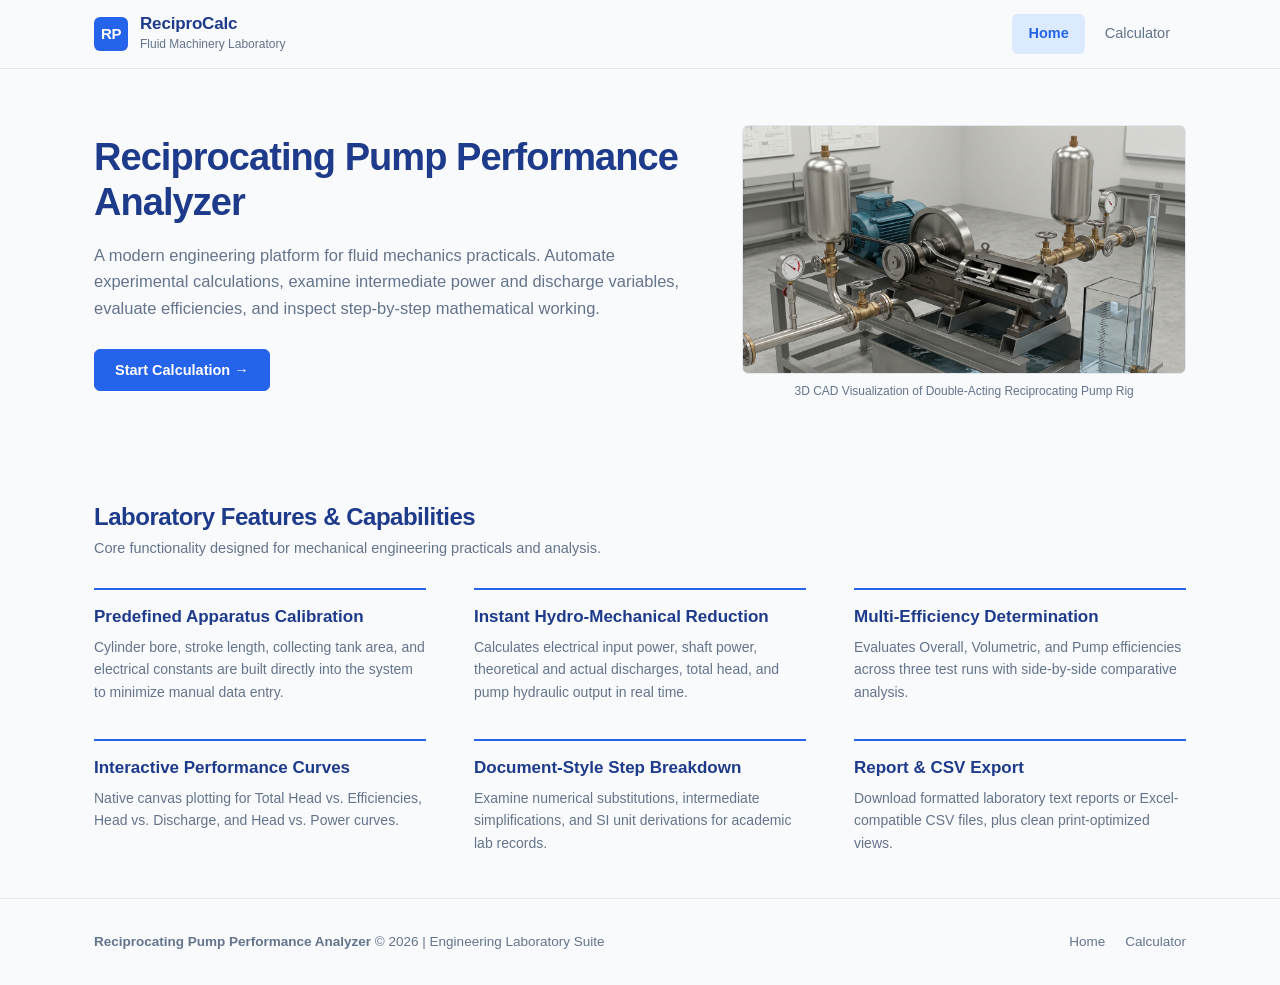
==== reciprocating-pump-calculator/index.html @ e8b519f9 "files addded" ====
<!DOCTYPE html>
<html lang="en">
<head>
  <meta charset="UTF-8">
  <meta name="viewport" content="width=device-width, initial-scale=1.0">
  <title>Reciprocating Pump Performance Analyzer</title>
  <link rel="stylesheet" href="css/style.css">
  <link rel="stylesheet" href="css/responsive.css">
</head>
<body>

  <!-- Navigation Bar -->
  <header class="site-header">
    <div class="container header-inner">
      <a href="index.html" class="brand-logo" aria-label="Home">
        <div class="brand-mark">RP</div>
        <div class="brand-text-block">
          <span class="brand-name">ReciproCalc</span>
          <span class="brand-sub">Fluid Machinery Laboratory</span>
        </div>
      </a>

      <button class="nav-toggle" aria-label="Toggle Navigation Menu" aria-expanded="false">
        ☰
      </button>

      <nav class="main-nav">
        <ul class="nav-list">
          <li><a href="index.html" class="nav-link active">Home</a></li>
          <li><a href="pages/calculator.html" class="nav-link">Calculator</a></li>
        </ul>
      </nav>
    </div>
  </header>

  <!-- Hero Section (Side-by-Side Text & Image, Flat Layout) -->
  <section class="content-section" style="padding-top: 56px; padding-bottom: 56px;">
    <div class="container">
      <div class="hero-layout" style="display: grid; grid-template-columns: 1.15fr 0.85fr; gap: 48px; align-items: center;">
        
        <!-- Hero Text -->
        <div class="hero-text-wrap">
          <h1 class="hero-heading" style="font-size: 38px; font-weight: 800; color: var(--dark-navy); line-height: 1.2; letter-spacing: -0.025em; margin-bottom: 16px;">
            Reciprocating Pump Performance Analyzer
          </h1>
          <p style="font-size: 16.5px; color: var(--text-secondary); line-height: 1.6; margin-bottom: 28px;">
            A modern engineering platform for fluid mechanics practicals. Automate experimental calculations, examine intermediate power and discharge variables, evaluate efficiencies, and inspect step-by-step mathematical working.
          </p>
          <div style="display: flex; gap: 14px; flex-wrap: wrap;">
            <a href="pages/calculator.html" class="btn btn-primary">Start Calculation &rarr;</a>
          </div>
        </div>

        <!-- Hero 3D Technical Image (Flat side-by-side, no card wrapper) -->
        <div class="hero-image-wrap" style="text-align: center;">
          <img 
            src="assets/images/reciprocating-pump.png" 
            alt="3D isometric CAD render of reciprocating pump laboratory test rig"
            style="width: 100%; height: auto; border-radius: var(--radius); border: 1px solid var(--divider); display: block;"
          >
          <span style="display: block; font-size: 12px; color: var(--text-secondary); margin-top: 8px;">
            3D CAD Visualization of Double-Acting Reciprocating Pump Rig
          </span>
        </div>

      </div>
    </div>
  </section>

  <!-- Main Content Features (Simple horizontal content columns, no cards) -->
  <main class="content-section">
    <div class="container">
      
      <div class="section-header">
        <h2 class="section-title">Laboratory Features & Capabilities</h2>
        <p class="section-subtitle">Core functionality designed for mechanical engineering practicals and analysis.</p>
      </div>

      <div style="display: grid; grid-template-columns: repeat(auto-fit, minmax(300px, 1fr)); gap: 36px 48px;">
        
        <div style="border-top: 2px solid var(--primary-blue); padding-top: 16px;">
          <h3 style="font-size: 17px; margin-bottom: 8px; color: var(--dark-navy);">Predefined Apparatus Calibration</h3>
          <p style="font-size: 14px; color: var(--text-secondary); line-height: 1.6;">
            Cylinder bore, stroke length, collecting tank area, and electrical constants are built directly into the system to minimize manual data entry.
          </p>
        </div>

        <div style="border-top: 2px solid var(--primary-blue); padding-top: 16px;">
          <h3 style="font-size: 17px; margin-bottom: 8px; color: var(--dark-navy);">Instant Hydro-Mechanical Reduction</h3>
          <p style="font-size: 14px; color: var(--text-secondary); line-height: 1.6;">
            Calculates electrical input power, shaft power, theoretical and actual discharges, total head, and pump hydraulic output in real time.
          </p>
        </div>

        <div style="border-top: 2px solid var(--primary-blue); padding-top: 16px;">
          <h3 style="font-size: 17px; margin-bottom: 8px; color: var(--dark-navy);">Multi-Efficiency Determination</h3>
          <p style="font-size: 14px; color: var(--text-secondary); line-height: 1.6;">
            Evaluates Overall, Volumetric, and Pump efficiencies across three test runs with side-by-side comparative analysis.
          </p>
        </div>

        <div style="border-top: 2px solid var(--primary-blue); padding-top: 16px;">
          <h3 style="font-size: 17px; margin-bottom: 8px; color: var(--dark-navy);">Interactive Performance Curves</h3>
          <p style="font-size: 14px; color: var(--text-secondary); line-height: 1.6;">
            Native canvas plotting for Total Head vs. Efficiencies, Head vs. Discharge, and Head vs. Power curves.
          </p>
        </div>

        <div style="border-top: 2px solid var(--primary-blue); padding-top: 16px;">
          <h3 style="font-size: 17px; margin-bottom: 8px; color: var(--dark-navy);">Document-Style Step Breakdown</h3>
          <p style="font-size: 14px; color: var(--text-secondary); line-height: 1.6;">
            Examine numerical substitutions, intermediate simplifications, and SI unit derivations for academic lab records.
          </p>
        </div>

        <div style="border-top: 2px solid var(--primary-blue); padding-top: 16px;">
          <h3 style="font-size: 17px; margin-bottom: 8px; color: var(--dark-navy);">Report & CSV Export</h3>
          <p style="font-size: 14px; color: var(--text-secondary); line-height: 1.6;">
            Download formatted laboratory text reports or Excel-compatible CSV files, plus clean print-optimized views.
          </p>
        </div>

      </div>

    </div>
  </main>

  <!-- Site Footer -->
  <footer class="site-footer">
    <div class="container footer-content">
      <div>
        <strong>Reciprocating Pump Performance Analyzer</strong> &copy; <span class="current-year"></span> | Engineering Laboratory Suite
      </div>
      <ul class="footer-links">
        <li><a href="index.html">Home</a></li>
        <li><a href="pages/calculator.html">Calculator</a></li>
      </ul>
    </div>
  </footer>

  <script src="js/main.js"></script>
</body>
</html>
---- reciprocating-pump-calculator/css/style.css ----
/* ==========================================================================
   Reciprocating Pump Performance Analyzer - Clean Engineering Stylesheet
   Modern, flat, continuous document layout (no cards, no heavy shadows)
   ========================================================================== */

:root {
  /* Core Color Palette */
  --bg-page: #F8FAFC;
  --text-primary: #172554;
  --text-secondary: #64748B;
  --primary-blue: #2563EB;
  --primary-blue-hover: #1E40AF;
  --dark-navy: #1E3A8A;
  --accent-light-blue: #DBEAFE;
  --divider: #E2E8F0;
  --divider-subtle: #EDF2F7;
  --success-green: #15803D;
  --success-green-bg: #F0FDF4;
  --warning-amber: #B45309;
  --warning-amber-bg: #FFFBEB;
  --danger-red: #B91C1C;
  --danger-red-bg: #FEF2F2;
  --input-bg: #FFFFFF;

  /* Typography */
  --font-sans: "Inter", -apple-system, BlinkMacSystemFont, "Segoe UI", Roboto, "Helvetica Neue", Arial, sans-serif;
  --font-mono: ui-monospace, SFMono-Regular, Menlo, Monaco, Consolas, "Liberation Mono", monospace;

  /* Layout */
  --max-width: 1140px;
  --nav-height: 68px;
  --radius: 6px;
}

/* Base Reset */
*, *::before, *::after {
  box-sizing: border-box;
  margin: 0;
  padding: 0;
}

html {
  font-size: 16px;
  scroll-behavior: smooth;
}

body {
  font-family: var(--font-sans);
  background-color: var(--bg-page);
  color: var(--text-primary);
  line-height: 1.6;
  min-height: 100vh;
  display: flex;
  flex-direction: column;
  -webkit-font-smoothing: antialiased;
}

/* Layout Container */
.container {
  width: 100%;
  max-width: var(--max-width);
  margin: 0 auto;
  padding: 0 24px;
}

/* Navigation Bar */
.site-header {
  background-color: var(--bg-page);
  border-bottom: 1px solid var(--divider);
  position: sticky;
  top: 0;
  z-index: 100;
}

.header-inner {
  display: flex;
  align-items: center;
  justify-content: space-between;
  height: var(--nav-height);
}

.brand-logo {
  display: flex;
  align-items: center;
  gap: 12px;
  text-decoration: none;
  color: var(--dark-navy);
}

.brand-mark {
  width: 34px;
  height: 34px;
  border-radius: var(--radius);
  background-color: var(--primary-blue);
  color: #FFFFFF;
  display: flex;
  align-items: center;
  justify-content: center;
  font-weight: 700;
  font-size: 15px;
  letter-spacing: -0.5px;
}

.brand-text-block {
  display: flex;
  flex-direction: column;
}

.brand-name {
  font-size: 17px;
  font-weight: 700;
  color: var(--dark-navy);
  letter-spacing: -0.01em;
  line-height: 1.2;
}

.brand-sub {
  font-size: 12px;
  color: var(--text-secondary);
  font-weight: 500;
}

.main-nav {
  display: flex;
  align-items: center;
}

.nav-list {
  display: flex;
  list-style: none;
  gap: 4px;
  align-items: center;
}

.nav-link {
  display: inline-block;
  padding: 8px 16px;
  color: var(--text-secondary);
  text-decoration: none;
  font-size: 14.5px;
  font-weight: 500;
  border-radius: var(--radius);
  transition: all 0.15s ease-in-out;
}

.nav-link:hover {
  color: var(--primary-blue);
  background-color: var(--accent-light-blue);
}

.nav-link.active {
  color: var(--primary-blue);
  font-weight: 700;
  background-color: var(--accent-light-blue);
}

.nav-toggle {
  display: none;
  background: none;
  border: 1px solid var(--divider);
  border-radius: var(--radius);
  padding: 6px 10px;
  cursor: pointer;
  color: var(--text-primary);
  font-size: 18px;
}

/* Sections & Dividers - Flat Continuous Style */
.content-section {
  padding: 44px 0;
  border-bottom: 1px solid var(--divider);
}

.content-section:last-of-type {
  border-bottom: none;
}

.section-header {
  margin-bottom: 28px;
}

.section-title {
  font-size: 24px;
  font-weight: 700;
  color: var(--dark-navy);
  letter-spacing: -0.02em;
  margin-bottom: 6px;
}

.section-subtitle {
  font-size: 14.5px;
  color: var(--text-secondary);
  line-height: 1.5;
}

/* Typography Headings */
h1, h2, h3, h4, h5, h6 {
  color: var(--dark-navy);
  font-weight: 700;
  line-height: 1.3;
}

p {
  color: var(--text-primary);
}

/* Buttons */
.btn {
  display: inline-flex;
  align-items: center;
  justify-content: center;
  gap: 8px;
  padding: 10px 20px;
  font-size: 14.5px;
  font-weight: 600;
  border-radius: var(--radius);
  border: 1px solid transparent;
  cursor: pointer;
  text-decoration: none;
  transition: all 0.15s ease-in-out;
  line-height: 1.4;
}

.btn-primary {
  background-color: var(--primary-blue);
  color: #FFFFFF;
  border-color: var(--primary-blue);
}

.btn-primary:hover {
  background-color: var(--primary-blue-hover);
  border-color: var(--primary-blue-hover);
}

.btn-secondary {
  background-color: var(--input-bg);
  color: var(--primary-blue);
  border-color: var(--primary-blue);
}

.btn-secondary:hover {
  background-color: var(--accent-light-blue);
  color: var(--primary-blue-hover);
}

.btn-outline {
  background-color: transparent;
  color: var(--text-secondary);
  border-color: var(--divider);
}

.btn-outline:hover {
  background-color: #FFFFFF;
  color: var(--dark-navy);
  border-color: #CBD5E1;
}

.btn-sm {
  padding: 6px 14px;
  font-size: 13px;
}

/* Clean Engineering Data Tables */
.table-responsive {
  width: 100%;
  overflow-x: auto;
  -webkit-overflow-scrolling: touch;
  margin-top: 14px;
}

.eng-table {
  width: 100%;
  border-collapse: collapse;
  font-size: 14px;
  text-align: left;
}

.eng-table th {
  padding: 12px 14px;
  font-size: 13px;
  font-weight: 700;
  color: var(--dark-navy);
  background-color: transparent;
  border-bottom: 2px solid var(--divider);
  white-space: nowrap;
}

.eng-table td {
  padding: 12px 14px;
  border-bottom: 1px solid var(--divider);
  color: var(--text-primary);
  vertical-align: middle;
}

.eng-table tbody tr:hover {
  background-color: rgba(219, 234, 254, 0.25);
}

.eng-table td.numeric,
.eng-table th.numeric {
  text-align: right;
  font-variant-numeric: tabular-nums;
}

.eng-table td.center,
.eng-table th.center {
  text-align: center;
}

.code-sym {
  font-family: var(--font-mono);
  font-size: 12.5px;
  color: var(--primary-blue);
  font-weight: 600;
}

.unit-label {
  font-size: 12.5px;
  color: var(--text-secondary);
}

/* Badges */
.badge {
  display: inline-flex;
  align-items: center;
  padding: 3px 8px;
  font-size: 12px;
  font-weight: 600;
  border-radius: 4px;
}

.badge-blue {
  background-color: var(--accent-light-blue);
  color: var(--primary-blue);
}

.badge-green {
  background-color: var(--success-green-bg);
  color: var(--success-green);
  border: 1px solid #BBF7D0;
}

/* Alerts */
.alert {
  padding: 14px 18px;
  border-radius: var(--radius);
  font-size: 14px;
  line-height: 1.5;
  margin-bottom: 20px;
  border: 1px solid transparent;
}

.alert-info {
  background-color: var(--accent-light-blue);
  border-color: #BFDBFE;
  color: var(--dark-navy);
}

.alert-warning {
  background-color: var(--warning-amber-bg);
  border-color: #FDE68A;
  color: var(--warning-amber);
}

.alert-danger {
  background-color: var(--danger-red-bg);
  border-color: #FECACA;
  color: var(--danger-red);
}

/* Footer */
.site-footer {
  border-top: 1px solid var(--divider);
  padding: 32px 0;
  margin-top: auto;
  font-size: 13.5px;
  color: var(--text-secondary);
}

.footer-content {
  display: flex;
  justify-content: space-between;
  align-items: center;
  flex-wrap: wrap;
  gap: 16px;
}

.footer-links {
  display: flex;
  gap: 20px;
  list-style: none;
}

.footer-links a {
  color: var(--text-secondary);
  text-decoration: none;
  font-weight: 500;
  transition: color 0.15s;
}

.footer-links a:hover {
  color: var(--primary-blue);
}

/* Print Utilities */
@media print {
  body {
    background-color: #FFFFFF !important;
    color: #000000 !important;
    font-size: 11pt;
  }

  .site-header,
  .site-footer,
  .btn,
  .no-print {
    display: none !important;
  }

  .container {
    max-width: 100% !important;
    padding: 0 !important;
  }

  .content-section {
    padding: 18px 0 !important;
    border-bottom: 1px solid #CCCCCC !important;
  }

  .eng-table th,
  .eng-table td {
    border: 1px solid #CCCCCC !important;
    padding: 6px 8px !important;
  }
}
---- reciprocating-pump-calculator/css/responsive.css ----
/* ==========================================================================
   Reciprocating Pump Performance Analyzer - Responsive Stylesheet
   ========================================================================== */

/* Laptops & Tablets (max-width: 992px) */
@media screen and (max-width: 992px) {
  .hero-layout {
    grid-template-columns: 1fr;
    gap: 32px;
  }

  .hero-image-wrap {
    order: 2;
  }

  .hero-text-wrap {
    order: 1;
  }

  .efficiency-summary-strip {
    grid-template-columns: 1fr;
    gap: 24px;
  }

  .doc-calc-grid {
    grid-template-columns: 1fr;
  }
}

/* Tablets & Mobile (max-width: 768px) */
@media screen and (max-width: 768px) {
  :root {
    --nav-height: 62px;
  }

  .container {
    padding: 0 16px;
  }

  /* Navigation Bar */
  .nav-toggle {
    display: inline-flex;
    align-items: center;
    justify-content: center;
  }

  .nav-list {
    display: none;
    position: absolute;
    top: var(--nav-height);
    left: 0;
    right: 0;
    background-color: #FFFFFF;
    flex-direction: column;
    padding: 16px;
    border-bottom: 1px solid var(--divider);
    gap: 6px;
    z-index: 999;
  }

  .nav-list.nav-open {
    display: flex;
  }

  .nav-link {
    width: 100%;
    padding: 10px 14px;
  }

  /* Sections */
  .content-section {
    padding: 32px 0;
  }

  .section-title {
    font-size: 21px;
  }

  .hero-heading {
    font-size: 28px !important;
  }

  .calc-action-bar {
    flex-direction: column;
    align-items: stretch;
  }

  .action-cluster {
    width: 100%;
  }

  .action-cluster .btn {
    flex: 1;
    min-width: 130px;
  }

  .constants-list-grid {
    grid-template-columns: repeat(2, 1fr);
  }
}

/* Mobile Devices (max-width: 480px) */
@media screen and (max-width: 480px) {
  .hero-heading {
    font-size: 24px !important;
  }

  .btn {
    width: 100%;
  }

  .action-cluster {
    flex-direction: column;
  }

  .constants-list-grid {
    grid-template-columns: 1fr;
  }

  .footer-content {
    flex-direction: column;
    text-align: center;
    gap: 12px;
  }

  .footer-links {
    justify-content: center;
    flex-wrap: wrap;
  }

  .form-control-input {
    font-size: 13.5px;
    padding: 6px 8px;
  }
}
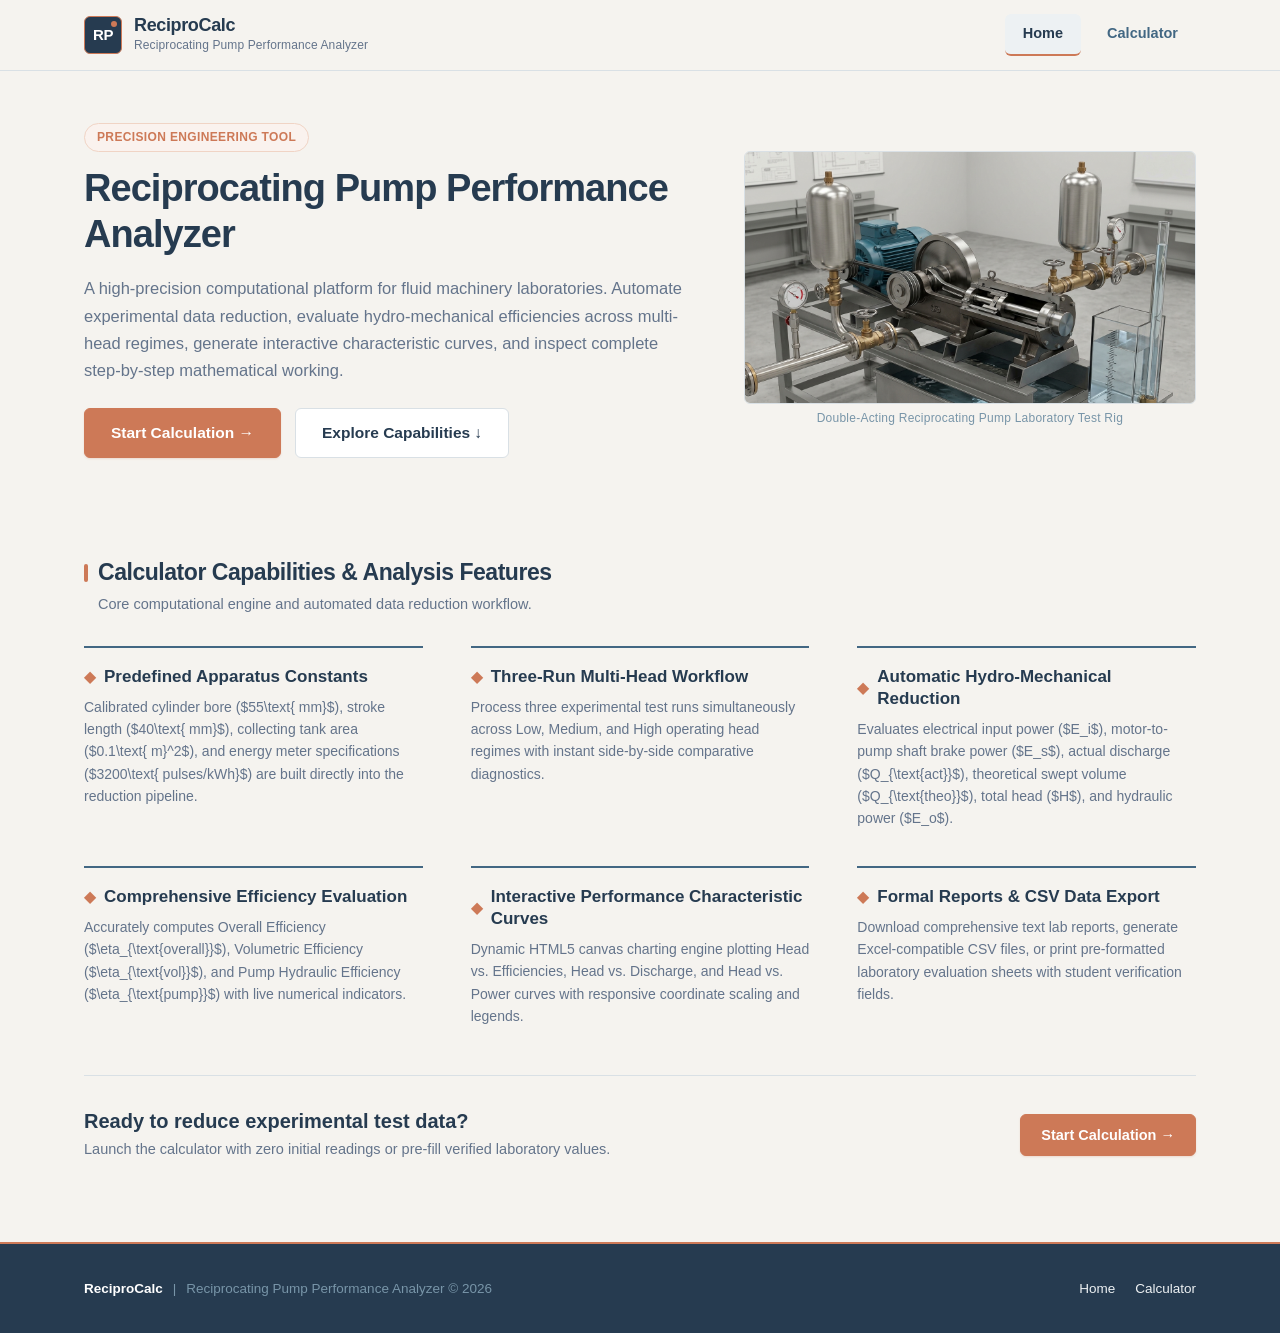
==== commit ecf45154: "feat: add reciprocating pump calculator web interface and styling" ====
--- a/reciprocating-pump-calculator/index.html
+++ b/reciprocating-pump-calculator/index.html
@@ -3,20 +3,20 @@
 <head>
   <meta charset="UTF-8">
   <meta name="viewport" content="width=device-width, initial-scale=1.0">
-  <title>Reciprocating Pump Performance Analyzer</title>
+  <title>ReciproCalc – Reciprocating Pump Performance Analyzer</title>
   <link rel="stylesheet" href="css/style.css">
   <link rel="stylesheet" href="css/responsive.css">
 </head>
 <body>
 
-  <!-- Navigation Bar -->
+  <!-- Navigation Bar (Simple: Home & Calculator Only) -->
   <header class="site-header">
     <div class="container header-inner">
-      <a href="index.html" class="brand-logo" aria-label="Home">
+      <a href="index.html" class="brand-logo" aria-label="ReciproCalc Home">
         <div class="brand-mark">RP</div>
         <div class="brand-text-block">
           <span class="brand-name">ReciproCalc</span>
-          <span class="brand-sub">Fluid Machinery Laboratory</span>
+          <span class="brand-sub">Reciprocating Pump Performance Analyzer</span>
         </div>
       </a>
 
@@ -33,33 +33,35 @@
     </div>
   </header>
 
-  <!-- Hero Section (Side-by-Side Text & Image, Flat Layout) -->
-  <section class="content-section" style="padding-top: 56px; padding-bottom: 56px;">
+  <!-- Hero Section -->
+  <section class="content-section" style="padding-top: 52px; padding-bottom: 52px;">
     <div class="container">
-      <div class="hero-layout" style="display: grid; grid-template-columns: 1.15fr 0.85fr; gap: 48px; align-items: center;">
+      <div class="hero-layout">
         
         <!-- Hero Text -->
         <div class="hero-text-wrap">
-          <h1 class="hero-heading" style="font-size: 38px; font-weight: 800; color: var(--dark-navy); line-height: 1.2; letter-spacing: -0.025em; margin-bottom: 16px;">
+          <span class="pill-badge">Precision Engineering Tool</span>
+          <h1 class="hero-heading">
             Reciprocating Pump Performance Analyzer
           </h1>
-          <p style="font-size: 16.5px; color: var(--text-secondary); line-height: 1.6; margin-bottom: 28px;">
-            A modern engineering platform for fluid mechanics practicals. Automate experimental calculations, examine intermediate power and discharge variables, evaluate efficiencies, and inspect step-by-step mathematical working.
+          <p class="hero-desc">
+            A high-precision computational platform for fluid machinery laboratories. Automate experimental data reduction, evaluate hydro-mechanical efficiencies across multi-head regimes, generate interactive characteristic curves, and inspect complete step-by-step mathematical working.
           </p>
-          <div style="display: flex; gap: 14px; flex-wrap: wrap;">
-            <a href="pages/calculator.html" class="btn btn-primary">Start Calculation &rarr;</a>
+          <div class="hero-cta-group">
+            <a href="pages/calculator.html" class="btn btn-primary btn-lg">Start Calculation &rarr;</a>
+            <a href="#capabilities" class="btn btn-outline btn-lg">Explore Capabilities &darr;</a>
           </div>
         </div>
 
-        <!-- Hero 3D Technical Image (Flat side-by-side, no card wrapper) -->
-        <div class="hero-image-wrap" style="text-align: center;">
+        <!-- Reciprocating Pump Technical Image -->
+        <div class="hero-image-wrap">
           <img 
             src="assets/images/reciprocating-pump.png" 
             alt="3D isometric CAD render of reciprocating pump laboratory test rig"
-            style="width: 100%; height: auto; border-radius: var(--radius); border: 1px solid var(--divider); display: block;"
+            class="hero-image"
           >
-          <span style="display: block; font-size: 12px; color: var(--text-secondary); margin-top: 8px;">
-            3D CAD Visualization of Double-Acting Reciprocating Pump Rig
+          <span class="hero-img-caption">
+            Double-Acting Reciprocating Pump Laboratory Test Rig
           </span>
         </div>
 
@@ -67,69 +69,100 @@
     </div>
   </section>
 
-  <!-- Main Content Features (Simple horizontal content columns, no cards) -->
-  <main class="content-section">
+  <!-- Short Overview of the Calculator's Capabilities -->
+  <main id="capabilities" class="content-section">
     <div class="container">
       
       <div class="section-header">
-        <h2 class="section-title">Laboratory Features & Capabilities</h2>
-        <p class="section-subtitle">Core functionality designed for mechanical engineering practicals and analysis.</p>
+        <h2 class="section-title">Calculator Capabilities & Analysis Features</h2>
+        <p class="section-subtitle">Core computational engine and automated data reduction workflow.</p>
       </div>
 
-      <div style="display: grid; grid-template-columns: repeat(auto-fit, minmax(300px, 1fr)); gap: 36px 48px;">
+      <div class="capabilities-grid">
         
-        <div style="border-top: 2px solid var(--primary-blue); padding-top: 16px;">
-          <h3 style="font-size: 17px; margin-bottom: 8px; color: var(--dark-navy);">Predefined Apparatus Calibration</h3>
-          <p style="font-size: 14px; color: var(--text-secondary); line-height: 1.6;">
-            Cylinder bore, stroke length, collecting tank area, and electrical constants are built directly into the system to minimize manual data entry.
+        <div class="capability-item">
+          <h3 class="capability-title">
+            <span class="capability-icon-tag">◆</span>
+            Predefined Apparatus Constants
+          </h3>
+          <p class="capability-desc">
+            Calibrated cylinder bore ($55\text{ mm}$), stroke length ($40\text{ mm}$), collecting tank area ($0.1\text{ m}^2$), and energy meter specifications ($3200\text{ pulses/kWh}$) are built directly into the reduction pipeline.
           </p>
         </div>
 
-        <div style="border-top: 2px solid var(--primary-blue); padding-top: 16px;">
-          <h3 style="font-size: 17px; margin-bottom: 8px; color: var(--dark-navy);">Instant Hydro-Mechanical Reduction</h3>
-          <p style="font-size: 14px; color: var(--text-secondary); line-height: 1.6;">
-            Calculates electrical input power, shaft power, theoretical and actual discharges, total head, and pump hydraulic output in real time.
+        <div class="capability-item">
+          <h3 class="capability-title">
+            <span class="capability-icon-tag">◆</span>
+            Three-Run Multi-Head Workflow
+          </h3>
+          <p class="capability-desc">
+            Process three experimental test runs simultaneously across Low, Medium, and High operating head regimes with instant side-by-side comparative diagnostics.
           </p>
         </div>
 
-        <div style="border-top: 2px solid var(--primary-blue); padding-top: 16px;">
-          <h3 style="font-size: 17px; margin-bottom: 8px; color: var(--dark-navy);">Multi-Efficiency Determination</h3>
-          <p style="font-size: 14px; color: var(--text-secondary); line-height: 1.6;">
-            Evaluates Overall, Volumetric, and Pump efficiencies across three test runs with side-by-side comparative analysis.
+        <div class="capability-item">
+          <h3 class="capability-title">
+            <span class="capability-icon-tag">◆</span>
+            Automatic Hydro-Mechanical Reduction
+          </h3>
+          <p class="capability-desc">
+            Evaluates electrical input power ($E_i$), motor-to-pump shaft brake power ($E_s$), actual discharge ($Q_{\text{act}}$), theoretical swept volume ($Q_{\text{theo}}$), total head ($H$), and hydraulic power ($E_o$).
           </p>
         </div>
 
-        <div style="border-top: 2px solid var(--primary-blue); padding-top: 16px;">
-          <h3 style="font-size: 17px; margin-bottom: 8px; color: var(--dark-navy);">Interactive Performance Curves</h3>
-          <p style="font-size: 14px; color: var(--text-secondary); line-height: 1.6;">
-            Native canvas plotting for Total Head vs. Efficiencies, Head vs. Discharge, and Head vs. Power curves.
+        <div class="capability-item">
+          <h3 class="capability-title">
+            <span class="capability-icon-tag">◆</span>
+            Comprehensive Efficiency Evaluation
+          </h3>
+          <p class="capability-desc">
+            Accurately computes Overall Efficiency ($\eta_{\text{overall}}$), Volumetric Efficiency ($\eta_{\text{vol}}$), and Pump Hydraulic Efficiency ($\eta_{\text{pump}}$) with live numerical indicators.
           </p>
         </div>
 
-        <div style="border-top: 2px solid var(--primary-blue); padding-top: 16px;">
-          <h3 style="font-size: 17px; margin-bottom: 8px; color: var(--dark-navy);">Document-Style Step Breakdown</h3>
-          <p style="font-size: 14px; color: var(--text-secondary); line-height: 1.6;">
-            Examine numerical substitutions, intermediate simplifications, and SI unit derivations for academic lab records.
+        <div class="capability-item">
+          <h3 class="capability-title">
+            <span class="capability-icon-tag">◆</span>
+            Interactive Performance Characteristic Curves
+          </h3>
+          <p class="capability-desc">
+            Dynamic HTML5 canvas charting engine plotting Head vs. Efficiencies, Head vs. Discharge, and Head vs. Power curves with responsive coordinate scaling and legends.
           </p>
         </div>
 
-        <div style="border-top: 2px solid var(--primary-blue); padding-top: 16px;">
-          <h3 style="font-size: 17px; margin-bottom: 8px; color: var(--dark-navy);">Report & CSV Export</h3>
-          <p style="font-size: 14px; color: var(--text-secondary); line-height: 1.6;">
-            Download formatted laboratory text reports or Excel-compatible CSV files, plus clean print-optimized views.
+        <div class="capability-item">
+          <h3 class="capability-title">
+            <span class="capability-icon-tag">◆</span>
+            Formal Reports & CSV Data Export
+          </h3>
+          <p class="capability-desc">
+            Download comprehensive text lab reports, generate Excel-compatible CSV files, or print pre-formatted laboratory evaluation sheets with student verification fields.
           </p>
         </div>
 
       </div>
 
+      <!-- Quick Launch Strip -->
+      <div class="quick-launch-strip" style="margin-top: 48px;">
+        <div class="quick-launch-text">
+          <h3>Ready to reduce experimental test data?</h3>
+          <p>Launch the calculator with zero initial readings or pre-fill verified laboratory values.</p>
+        </div>
+        <div>
+          <a href="pages/calculator.html" class="btn btn-primary">Start Calculation &rarr;</a>
+        </div>
+      </div>
+
     </div>
   </main>
 
-  <!-- Site Footer -->
+  <!-- Clean Footer -->
   <footer class="site-footer">
     <div class="container footer-content">
-      <div>
-        <strong>Reciprocating Pump Performance Analyzer</strong> &copy; <span class="current-year"></span> | Engineering Laboratory Suite
+      <div class="footer-brand">
+        <span class="footer-brand-title">ReciproCalc</span>
+        <span class="footer-brand-sep">|</span>
+        <span class="footer-copy">Reciprocating Pump Performance Analyzer &copy; <span class="current-year"></span></span>
       </div>
       <ul class="footer-links">
         <li><a href="index.html">Home</a></li>
--- a/reciprocating-pump-calculator/css/style.css
+++ b/reciprocating-pump-calculator/css/style.css
@@ -1,35 +1,51 @@
 /* ==========================================================================
-   Reciprocating Pump Performance Analyzer - Clean Engineering Stylesheet
-   Modern, flat, continuous document layout (no cards, no heavy shadows)
+   ReciproCalc – Reciprocating Pump Performance Analyzer
+   Global Theme Stylesheet: Steel Blue + Terracotta (70:30 Distribution)
+   Clean, flat, and spacious layout without heavy cards or box shadows
    ========================================================================== */
 
 :root {
-  /* Core Color Palette */
-  --bg-page: #F8FAFC;
-  --text-primary: #172554;
+  /* 70% Cool Colors */
+  --deep-steel-blue: #263B50;
+  --steel-blue: #426783;
+  --steel-blue-hover: #345269;
+  --muted-blue-grey: #7895A8;
+  --cool-tint: #EDF1F3;
+
+  /* 30% Warm Colors */
+  --terracotta: #CD7957;
+  --terracotta-hover: #B86544;
+  --terracotta-active: #9F5435;
+  --muted-peach: #E8BDA6;
+  --muted-peach-subtle: #FAF2EE;
+  --muted-peach-border: #F0D4C5;
+
+  /* Supporting Colors */
+  --bg-main: #F5F3EF;
+  --bg-secondary: #EDF1F3;
+  --bg-white: #FFFFFF;
+  --text-main: #263B50;
   --text-secondary: #64748B;
-  --primary-blue: #2563EB;
-  --primary-blue-hover: #1E40AF;
-  --dark-navy: #1E3A8A;
-  --accent-light-blue: #DBEAFE;
-  --divider: #E2E8F0;
-  --divider-subtle: #EDF2F7;
-  --success-green: #15803D;
-  --success-green-bg: #F0FDF4;
-  --warning-amber: #B45309;
-  --warning-amber-bg: #FFFBEB;
-  --danger-red: #B91C1C;
-  --danger-red-bg: #FEF2F2;
-  --input-bg: #FFFFFF;
+  --border-color: #D9E0E5;
+  --border-subtle: #E8ECEF;
+
+  /* Status Colors */
+  --status-success: #2E7D5B;
+  --status-success-bg: #EBF7F0;
+  --status-warning: #B86E2A;
+  --status-warning-bg: #FDF4EB;
+  --status-danger: #B93838;
+  --status-danger-bg: #FDF0F0;
 
   /* Typography */
   --font-sans: "Inter", -apple-system, BlinkMacSystemFont, "Segoe UI", Roboto, "Helvetica Neue", Arial, sans-serif;
   --font-mono: ui-monospace, SFMono-Regular, Menlo, Monaco, Consolas, "Liberation Mono", monospace;
 
   /* Layout */
-  --max-width: 1140px;
-  --nav-height: 68px;
+  --max-width: 1160px;
+  --nav-height: 70px;
   --radius: 6px;
+  --radius-sm: 4px;
 }
 
 /* Base Reset */
@@ -46,8 +62,8 @@
 
 body {
   font-family: var(--font-sans);
-  background-color: var(--bg-page);
-  color: var(--text-primary);
+  background-color: var(--bg-main);
+  color: var(--text-main);
   line-height: 1.6;
   min-height: 100vh;
   display: flex;
@@ -63,13 +79,14 @@
   padding: 0 24px;
 }
 
-/* Navigation Bar */
+/* Navigation Header */
 .site-header {
-  background-color: var(--bg-page);
-  border-bottom: 1px solid var(--divider);
+  background-color: var(--bg-main);
+  border-bottom: 1px solid var(--border-color);
   position: sticky;
   top: 0;
   z-index: 100;
+  transition: background-color 0.2s ease, border-color 0.2s ease;
 }
 
 .header-inner {
@@ -84,21 +101,39 @@
   align-items: center;
   gap: 12px;
   text-decoration: none;
-  color: var(--dark-navy);
+  color: var(--deep-steel-blue);
+  transition: opacity 0.15s ease;
+}
+
+.brand-logo:hover {
+  opacity: 0.9;
 }
 
 .brand-mark {
-  width: 34px;
-  height: 34px;
+  width: 38px;
+  height: 38px;
   border-radius: var(--radius);
-  background-color: var(--primary-blue);
+  background-color: var(--deep-steel-blue);
   color: #FFFFFF;
   display: flex;
   align-items: center;
   justify-content: center;
-  font-weight: 700;
+  font-weight: 800;
   font-size: 15px;
   letter-spacing: -0.5px;
+  border: 1.5px solid var(--terracotta);
+  position: relative;
+}
+
+.brand-mark::after {
+  content: "";
+  position: absolute;
+  top: 4px;
+  right: 4px;
+  width: 6px;
+  height: 6px;
+  border-radius: 50%;
+  background-color: var(--terracotta);
 }
 
 .brand-text-block {
@@ -107,10 +142,10 @@
 }
 
 .brand-name {
-  font-size: 17px;
-  font-weight: 700;
-  color: var(--dark-navy);
-  letter-spacing: -0.01em;
+  font-size: 18px;
+  font-weight: 800;
+  color: var(--deep-steel-blue);
+  letter-spacing: -0.02em;
   line-height: 1.2;
 }
 
@@ -118,8 +153,10 @@
   font-size: 12px;
   color: var(--text-secondary);
   font-weight: 500;
-}
-
+  letter-spacing: 0.01em;
+}
+
+/* Main Navigation */
 .main-nav {
   display: flex;
   align-items: center;
@@ -128,47 +165,50 @@
 .nav-list {
   display: flex;
   list-style: none;
-  gap: 4px;
+  gap: 8px;
   align-items: center;
 }
 
 .nav-link {
   display: inline-block;
-  padding: 8px 16px;
-  color: var(--text-secondary);
+  padding: 8px 18px;
+  color: var(--steel-blue);
   text-decoration: none;
   font-size: 14.5px;
-  font-weight: 500;
+  font-weight: 600;
   border-radius: var(--radius);
+  border-bottom: 2px solid transparent;
   transition: all 0.15s ease-in-out;
 }
 
 .nav-link:hover {
-  color: var(--primary-blue);
-  background-color: var(--accent-light-blue);
+  color: var(--terracotta);
+  background-color: var(--bg-secondary);
 }
 
 .nav-link.active {
-  color: var(--primary-blue);
+  color: var(--deep-steel-blue);
   font-weight: 700;
-  background-color: var(--accent-light-blue);
+  background-color: var(--bg-secondary);
+  border-bottom: 2px solid var(--terracotta);
 }
 
 .nav-toggle {
   display: none;
-  background: none;
-  border: 1px solid var(--divider);
+  background: var(--bg-white);
+  border: 1px solid var(--border-color);
   border-radius: var(--radius);
-  padding: 6px 10px;
+  padding: 6px 12px;
   cursor: pointer;
-  color: var(--text-primary);
-  font-size: 18px;
-}
-
-/* Sections & Dividers - Flat Continuous Style */
+  color: var(--deep-steel-blue);
+  font-size: 20px;
+  line-height: 1;
+}
+
+/* Content Sections (Flat, spacious, continuous with subtle separators) */
 .content-section {
-  padding: 44px 0;
-  border-bottom: 1px solid var(--divider);
+  padding: 48px 0;
+  border-bottom: 1px solid var(--border-color);
 }
 
 .content-section:last-of-type {
@@ -176,32 +216,45 @@
 }
 
 .section-header {
-  margin-bottom: 28px;
+  margin-bottom: 30px;
 }
 
 .section-title {
-  font-size: 24px;
-  font-weight: 700;
-  color: var(--dark-navy);
+  font-size: 23px;
+  font-weight: 800;
+  color: var(--deep-steel-blue);
   letter-spacing: -0.02em;
   margin-bottom: 6px;
+  display: flex;
+  align-items: center;
+  gap: 10px;
+}
+
+.section-title::before {
+  content: "";
+  display: inline-block;
+  width: 4px;
+  height: 18px;
+  background-color: var(--terracotta);
+  border-radius: 2px;
 }
 
 .section-subtitle {
   font-size: 14.5px;
   color: var(--text-secondary);
   line-height: 1.5;
+  padding-left: 14px;
 }
 
 /* Typography Headings */
 h1, h2, h3, h4, h5, h6 {
-  color: var(--dark-navy);
+  color: var(--deep-steel-blue);
   font-weight: 700;
   line-height: 1.3;
 }
 
 p {
-  color: var(--text-primary);
+  color: var(--text-main);
 }
 
 /* Buttons */
@@ -219,40 +272,68 @@
   text-decoration: none;
   transition: all 0.15s ease-in-out;
   line-height: 1.4;
-}
-
+  font-family: inherit;
+}
+
+/* Primary Button: 30% Warm Terracotta */
 .btn-primary {
-  background-color: var(--primary-blue);
+  background-color: var(--terracotta);
   color: #FFFFFF;
-  border-color: var(--primary-blue);
+  border-color: var(--terracotta);
+  box-shadow: 0 1px 2px rgba(205, 121, 87, 0.2);
 }
 
 .btn-primary:hover {
-  background-color: var(--primary-blue-hover);
-  border-color: var(--primary-blue-hover);
-}
-
+  background-color: var(--terracotta-hover);
+  border-color: var(--terracotta-hover);
+  color: #FFFFFF;
+}
+
+.btn-primary:active {
+  background-color: var(--terracotta-active);
+  border-color: var(--terracotta-active);
+}
+
+/* Secondary Button: 70% Cool Steel Blue */
 .btn-secondary {
-  background-color: var(--input-bg);
-  color: var(--primary-blue);
-  border-color: var(--primary-blue);
+  background-color: var(--steel-blue);
+  color: #FFFFFF;
+  border-color: var(--steel-blue);
 }
 
 .btn-secondary:hover {
-  background-color: var(--accent-light-blue);
-  color: var(--primary-blue-hover);
-}
-
+  background-color: var(--deep-steel-blue);
+  border-color: var(--deep-steel-blue);
+  color: #FFFFFF;
+}
+
+/* Outline Buttons */
 .btn-outline {
+  background-color: var(--bg-white);
+  color: var(--deep-steel-blue);
+  border-color: var(--border-color);
+}
+
+.btn-outline:hover {
+  background-color: var(--bg-secondary);
+  border-color: var(--muted-blue-grey);
+  color: var(--deep-steel-blue);
+}
+
+.btn-terracotta-outline {
   background-color: transparent;
-  color: var(--text-secondary);
-  border-color: var(--divider);
-}
-
-.btn-outline:hover {
-  background-color: #FFFFFF;
-  color: var(--dark-navy);
-  border-color: #CBD5E1;
+  color: var(--terracotta);
+  border-color: var(--terracotta);
+}
+
+.btn-terracotta-outline:hover {
+  background-color: var(--muted-peach-subtle);
+  color: var(--terracotta-hover);
+}
+
+.btn-lg {
+  padding: 13px 26px;
+  font-size: 15.5px;
 }
 
 .btn-sm {
@@ -260,12 +341,37 @@
   font-size: 13px;
 }
 
-/* Clean Engineering Data Tables */
+/* Pills and Badges */
+.pill-badge {
+  display: inline-flex;
+  align-items: center;
+  gap: 6px;
+  padding: 4px 12px;
+  border-radius: 9999px;
+  font-size: 12px;
+  font-weight: 700;
+  letter-spacing: 0.03em;
+  text-transform: uppercase;
+  background-color: var(--muted-peach-subtle);
+  color: var(--terracotta);
+  border: 1px solid var(--muted-peach-border);
+}
+
+.pill-badge-cool {
+  background-color: var(--bg-secondary);
+  color: var(--steel-blue);
+  border: 1px solid var(--border-color);
+}
+
+/* Tables - Engineering Data Tables */
 .table-responsive {
   width: 100%;
   overflow-x: auto;
   -webkit-overflow-scrolling: touch;
   margin-top: 14px;
+  border: 1px solid var(--border-color);
+  border-radius: var(--radius);
+  background-color: var(--bg-white);
 }
 
 .eng-table {
@@ -276,24 +382,28 @@
 }
 
 .eng-table th {
-  padding: 12px 14px;
+  padding: 13px 14px;
   font-size: 13px;
   font-weight: 700;
-  color: var(--dark-navy);
-  background-color: transparent;
-  border-bottom: 2px solid var(--divider);
+  color: var(--deep-steel-blue);
+  background-color: var(--bg-secondary);
+  border-bottom: 2px solid var(--border-color);
   white-space: nowrap;
 }
 
 .eng-table td {
   padding: 12px 14px;
-  border-bottom: 1px solid var(--divider);
-  color: var(--text-primary);
+  border-bottom: 1px solid var(--border-color);
+  color: var(--text-main);
   vertical-align: middle;
 }
 
+.eng-table tbody tr:last-child td {
+  border-bottom: none;
+}
+
 .eng-table tbody tr:hover {
-  background-color: rgba(219, 234, 254, 0.25);
+  background-color: var(--bg-secondary);
 }
 
 .eng-table td.numeric,
@@ -310,71 +420,169 @@
 .code-sym {
   font-family: var(--font-mono);
   font-size: 12.5px;
-  color: var(--primary-blue);
+  color: var(--steel-blue);
+  background-color: var(--bg-secondary);
+  padding: 2px 6px;
+  border-radius: 3px;
   font-weight: 600;
 }
 
 .unit-label {
-  font-size: 12.5px;
+  font-size: 12px;
   color: var(--text-secondary);
-}
-
-/* Badges */
-.badge {
-  display: inline-flex;
-  align-items: center;
-  padding: 3px 8px;
-  font-size: 12px;
-  font-weight: 600;
-  border-radius: 4px;
-}
-
-.badge-blue {
-  background-color: var(--accent-light-blue);
-  color: var(--primary-blue);
-}
-
-.badge-green {
-  background-color: var(--success-green-bg);
-  color: var(--success-green);
-  border: 1px solid #BBF7D0;
-}
-
-/* Alerts */
+  font-weight: 500;
+}
+
+/* Alert Boxes */
 .alert {
   padding: 14px 18px;
   border-radius: var(--radius);
   font-size: 14px;
   line-height: 1.5;
-  margin-bottom: 20px;
+  margin-bottom: 22px;
   border: 1px solid transparent;
 }
 
 .alert-info {
-  background-color: var(--accent-light-blue);
-  border-color: #BFDBFE;
-  color: var(--dark-navy);
+  background-color: var(--bg-secondary);
+  border-color: var(--muted-blue-grey);
+  color: var(--deep-steel-blue);
 }
 
 .alert-warning {
-  background-color: var(--warning-amber-bg);
-  border-color: #FDE68A;
-  color: var(--warning-amber);
+  background-color: var(--status-warning-bg);
+  border-color: var(--muted-peach);
+  color: var(--status-warning);
 }
 
 .alert-danger {
-  background-color: var(--danger-red-bg);
-  border-color: #FECACA;
-  color: var(--danger-red);
-}
-
-/* Footer */
+  background-color: var(--status-danger-bg);
+  border-color: #F5C6CB;
+  color: var(--status-danger);
+}
+
+/* Hero Section */
+.hero-layout {
+  display: grid;
+  grid-template-columns: 1.15fr 0.85fr;
+  gap: 48px;
+  align-items: center;
+}
+
+.hero-heading {
+  font-size: 38px;
+  font-weight: 800;
+  color: var(--deep-steel-blue);
+  line-height: 1.2;
+  letter-spacing: -0.025em;
+  margin-top: 14px;
+  margin-bottom: 18px;
+}
+
+.hero-desc {
+  font-size: 16.5px;
+  color: var(--text-secondary);
+  line-height: 1.65;
+  margin-bottom: 24px;
+}
+
+.hero-cta-group {
+  display: flex;
+  gap: 14px;
+  flex-wrap: wrap;
+}
+
+.hero-image-wrap {
+  text-align: center;
+}
+
+.hero-image {
+  width: 100%;
+  height: auto;
+  border-radius: var(--radius);
+  border: 1px solid var(--border-color);
+  background-color: var(--bg-white);
+  display: block;
+}
+
+.hero-img-caption {
+  font-size: 12px;
+  color: var(--muted-blue-grey);
+  margin-top: 10px;
+  font-weight: 500;
+  letter-spacing: 0.02em;
+}
+
+/* Capabilities Grid - Flat, no boxy cards */
+.capabilities-grid {
+  display: grid;
+  grid-template-columns: repeat(auto-fit, minmax(320px, 1fr));
+  gap: 36px 48px;
+}
+
+.capability-item {
+  border-top: 2px solid var(--steel-blue);
+  padding-top: 18px;
+  transition: border-color 0.2s ease;
+}
+
+.capability-item:hover {
+  border-top-color: var(--terracotta);
+}
+
+.capability-title {
+  font-size: 17px;
+  font-weight: 700;
+  margin-bottom: 8px;
+  color: var(--deep-steel-blue);
+  display: flex;
+  align-items: center;
+  gap: 8px;
+}
+
+.capability-icon-tag {
+  color: var(--terracotta);
+  font-size: 15px;
+  line-height: 1;
+}
+
+.capability-desc {
+  font-size: 14px;
+  color: var(--text-secondary);
+  line-height: 1.6;
+}
+
+/* Quick Launch Action Banner */
+.quick-launch-strip {
+  display: flex;
+  justify-content: space-between;
+  align-items: center;
+  gap: 24px;
+  flex-wrap: wrap;
+  padding: 32px 0;
+  border-top: 1px solid var(--border-color);
+}
+
+.quick-launch-text h3 {
+  font-size: 20px;
+  font-weight: 700;
+  color: var(--deep-steel-blue);
+  margin-bottom: 4px;
+}
+
+.quick-launch-text p {
+  font-size: 14.5px;
+  color: var(--text-secondary);
+}
+
+/* Clean Footer: Grounded Deep Steel Blue with Terracotta Accents */
 .site-footer {
-  border-top: 1px solid var(--divider);
-  padding: 32px 0;
+  background-color: var(--deep-steel-blue);
+  color: #EDF1F3;
+  border-top: 2px solid var(--terracotta);
+  padding: 34px 0;
   margin-top: auto;
   font-size: 13.5px;
-  color: var(--text-secondary);
 }
 
 .footer-content {
@@ -385,6 +593,25 @@
   gap: 16px;
 }
 
+.footer-brand {
+  display: flex;
+  align-items: center;
+  gap: 10px;
+}
+
+.footer-brand-title {
+  font-weight: 700;
+  color: #FFFFFF;
+}
+
+.footer-brand-sep {
+  color: var(--muted-blue-grey);
+}
+
+.footer-copy {
+  color: var(--muted-blue-grey);
+}
+
 .footer-links {
   display: flex;
   gap: 20px;
@@ -392,14 +619,14 @@
 }
 
 .footer-links a {
-  color: var(--text-secondary);
+  color: #EDF1F3;
   text-decoration: none;
   font-weight: 500;
-  transition: color 0.15s;
+  transition: color 0.15s ease;
 }
 
 .footer-links a:hover {
-  color: var(--primary-blue);
+  color: var(--muted-peach);
 }
 
 /* Print Utilities */
@@ -407,7 +634,7 @@
   body {
     background-color: #FFFFFF !important;
     color: #000000 !important;
-    font-size: 11pt;
+    font-size: 10.5pt;
   }
 
   .site-header,
@@ -423,13 +650,18 @@
   }
 
   .content-section {
-    padding: 18px 0 !important;
+    padding: 16px 0 !important;
     border-bottom: 1px solid #CCCCCC !important;
+  }
+
+  .table-responsive {
+    border: 1px solid #CCCCCC !important;
   }
 
   .eng-table th,
   .eng-table td {
     border: 1px solid #CCCCCC !important;
-    padding: 6px 8px !important;
+    padding: 5px 8px !important;
+    color: #000000 !important;
   }
 }
--- a/reciprocating-pump-calculator/css/responsive.css
+++ b/reciprocating-pump-calculator/css/responsive.css
@@ -1,12 +1,13 @@
 /* ==========================================================================
-   Reciprocating Pump Performance Analyzer - Responsive Stylesheet
+   ReciproCalc – Reciprocating Pump Performance Analyzer
+   Responsive Stylesheet: Optimized for Mobile, Tablet, and Desktop
    ========================================================================== */
 
 /* Laptops & Tablets (max-width: 992px) */
 @media screen and (max-width: 992px) {
   .hero-layout {
-    grid-template-columns: 1fr;
-    gap: 32px;
+    grid-template-columns: 1fr !important;
+    gap: 36px !important;
   }
 
   .hero-image-wrap {
@@ -15,6 +16,11 @@
 
   .hero-text-wrap {
     order: 1;
+    text-align: center;
+  }
+
+  .hero-cta-group {
+    justify-content: center !important;
   }
 
   .efficiency-summary-strip {
@@ -30,14 +36,14 @@
 /* Tablets & Mobile (max-width: 768px) */
 @media screen and (max-width: 768px) {
   :root {
-    --nav-height: 62px;
+    --nav-height: 64px;
   }
 
   .container {
-    padding: 0 16px;
+    padding: 0 18px;
   }
 
-  /* Navigation Bar */
+  /* Navigation Bar Drawer */
   .nav-toggle {
     display: inline-flex;
     align-items: center;
@@ -50,11 +56,12 @@
     top: var(--nav-height);
     left: 0;
     right: 0;
-    background-color: #FFFFFF;
+    background-color: var(--bg-white);
     flex-direction: column;
-    padding: 16px;
-    border-bottom: 1px solid var(--divider);
-    gap: 6px;
+    padding: 16px 20px;
+    border-bottom: 2px solid var(--border-color);
+    box-shadow: 0 4px 12px rgba(38, 59, 80, 0.08);
+    gap: 8px;
     z-index: 999;
   }
 
@@ -69,11 +76,11 @@
 
   /* Sections */
   .content-section {
-    padding: 32px 0;
+    padding: 36px 0;
   }
 
   .section-title {
-    font-size: 21px;
+    font-size: 20px;
   }
 
   .hero-heading {
@@ -113,6 +120,10 @@
     flex-direction: column;
   }
 
+  .action-cluster .btn {
+    width: 100%;
+  }
+
   .constants-list-grid {
     grid-template-columns: 1fr;
   }
@@ -120,16 +131,37 @@
   .footer-content {
     flex-direction: column;
     text-align: center;
-    gap: 12px;
+    gap: 14px;
   }
 
   .footer-links {
     justify-content: center;
     flex-wrap: wrap;
+    gap: 16px;
   }
 
   .form-control-input {
     font-size: 13.5px;
-    padding: 6px 8px;
+    padding: 7px 10px;
+  }
+
+  .chart-tabs,
+  .calc-nav-tabs {
+    flex-direction: column;
+    gap: 4px;
+  }
+
+  .chart-tab-btn,
+  .calc-tab-btn {
+    width: 100%;
+    text-align: left;
+    border-bottom: none;
+    border-left: 3px solid transparent;
+  }
+
+  .chart-tab-btn.active,
+  .calc-tab-btn.active {
+    border-bottom: none;
+    border-left-color: var(--terracotta);
   }
 }
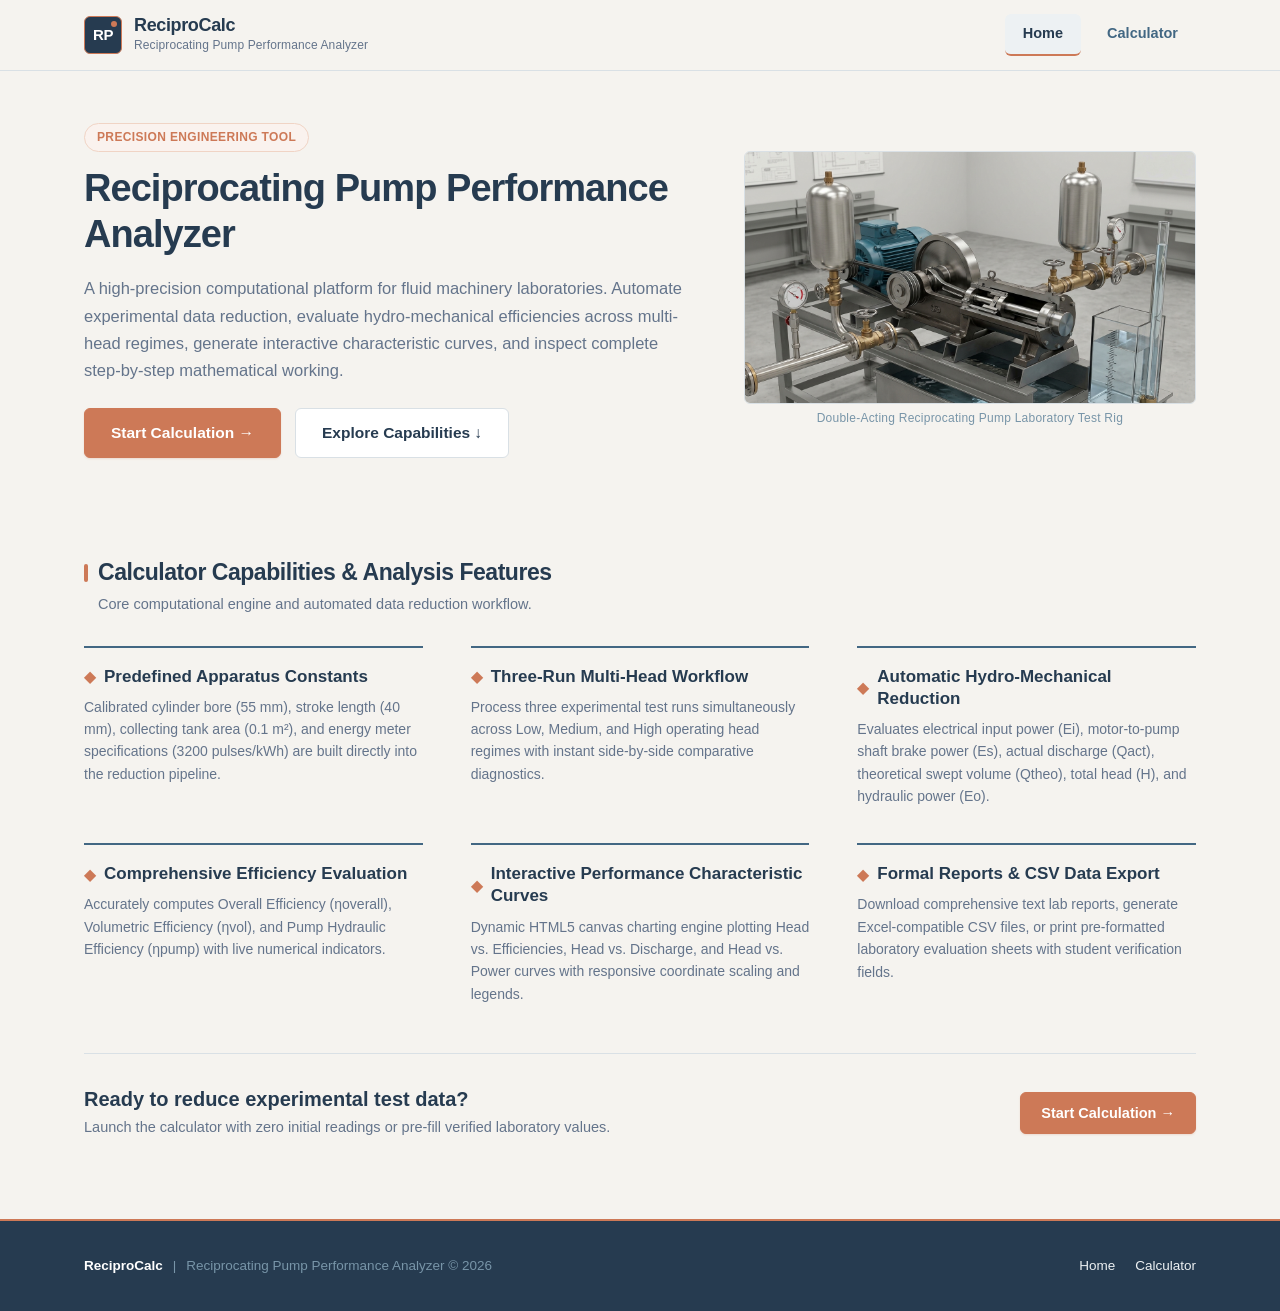
==== commit b5a37cf5: "feat: implement reciprocating pump calculator, validation, and canvas charting engine" ====
--- a/reciprocating-pump-calculator/index.html
+++ b/reciprocating-pump-calculator/index.html
@@ -1,5 +1,6 @@
 <!DOCTYPE html>
 <html lang="en">
+
 <head>
   <meta charset="UTF-8">
   <meta name="viewport" content="width=device-width, initial-scale=1.0">
@@ -7,6 +8,7 @@
   <link rel="stylesheet" href="css/style.css">
   <link rel="stylesheet" href="css/responsive.css">
 </head>
+
 <body>
 
   <!-- Navigation Bar (Simple: Home & Calculator Only) -->
@@ -37,7 +39,7 @@
   <section class="content-section" style="padding-top: 52px; padding-bottom: 52px;">
     <div class="container">
       <div class="hero-layout">
-        
+
         <!-- Hero Text -->
         <div class="hero-text-wrap">
           <span class="pill-badge">Precision Engineering Tool</span>
@@ -45,7 +47,9 @@
             Reciprocating Pump Performance Analyzer
           </h1>
           <p class="hero-desc">
-            A high-precision computational platform for fluid machinery laboratories. Automate experimental data reduction, evaluate hydro-mechanical efficiencies across multi-head regimes, generate interactive characteristic curves, and inspect complete step-by-step mathematical working.
+            A high-precision computational platform for fluid machinery laboratories. Automate experimental data
+            reduction, evaluate hydro-mechanical efficiencies across multi-head regimes, generate interactive
+            characteristic curves, and inspect complete step-by-step mathematical working.
           </p>
           <div class="hero-cta-group">
             <a href="pages/calculator.html" class="btn btn-primary btn-lg">Start Calculation &rarr;</a>
@@ -55,11 +59,8 @@
 
         <!-- Reciprocating Pump Technical Image -->
         <div class="hero-image-wrap">
-          <img 
-            src="assets/images/reciprocating-pump.png" 
-            alt="3D isometric CAD render of reciprocating pump laboratory test rig"
-            class="hero-image"
-          >
+          <img src="assets/images/reciprocating-pump.png"
+            alt="3D isometric CAD render of reciprocating pump laboratory test rig" class="hero-image">
           <span class="hero-img-caption">
             Double-Acting Reciprocating Pump Laboratory Test Rig
           </span>
@@ -72,21 +73,22 @@
   <!-- Short Overview of the Calculator's Capabilities -->
   <main id="capabilities" class="content-section">
     <div class="container">
-      
+
       <div class="section-header">
         <h2 class="section-title">Calculator Capabilities & Analysis Features</h2>
         <p class="section-subtitle">Core computational engine and automated data reduction workflow.</p>
       </div>
 
       <div class="capabilities-grid">
-        
+
         <div class="capability-item">
           <h3 class="capability-title">
             <span class="capability-icon-tag">◆</span>
             Predefined Apparatus Constants
           </h3>
           <p class="capability-desc">
-            Calibrated cylinder bore ($55\text{ mm}$), stroke length ($40\text{ mm}$), collecting tank area ($0.1\text{ m}^2$), and energy meter specifications ($3200\text{ pulses/kWh}$) are built directly into the reduction pipeline.
+            Calibrated cylinder bore (55 mm), stroke length (40 mm), collecting tank area (0.1 m²), and energy meter
+            specifications (3200 pulses/kWh) are built directly into the reduction pipeline.
           </p>
         </div>
 
@@ -96,7 +98,8 @@
             Three-Run Multi-Head Workflow
           </h3>
           <p class="capability-desc">
-            Process three experimental test runs simultaneously across Low, Medium, and High operating head regimes with instant side-by-side comparative diagnostics.
+            Process three experimental test runs simultaneously across Low, Medium, and High operating head regimes with
+            instant side-by-side comparative diagnostics.
           </p>
         </div>
 
@@ -106,7 +109,8 @@
             Automatic Hydro-Mechanical Reduction
           </h3>
           <p class="capability-desc">
-            Evaluates electrical input power ($E_i$), motor-to-pump shaft brake power ($E_s$), actual discharge ($Q_{\text{act}}$), theoretical swept volume ($Q_{\text{theo}}$), total head ($H$), and hydraulic power ($E_o$).
+            Evaluates electrical input power (Ei), motor-to-pump shaft brake power (Es), actual discharge (Qact),
+            theoretical swept volume (Qtheo), total head (H), and hydraulic power (Eo).
           </p>
         </div>
 
@@ -116,7 +120,8 @@
             Comprehensive Efficiency Evaluation
           </h3>
           <p class="capability-desc">
-            Accurately computes Overall Efficiency ($\eta_{\text{overall}}$), Volumetric Efficiency ($\eta_{\text{vol}}$), and Pump Hydraulic Efficiency ($\eta_{\text{pump}}$) with live numerical indicators.
+            Accurately computes Overall Efficiency (ηoverall), Volumetric Efficiency (ηvol), and Pump Hydraulic
+            Efficiency (ηpump) with live numerical indicators.
           </p>
         </div>
 
@@ -126,7 +131,8 @@
             Interactive Performance Characteristic Curves
           </h3>
           <p class="capability-desc">
-            Dynamic HTML5 canvas charting engine plotting Head vs. Efficiencies, Head vs. Discharge, and Head vs. Power curves with responsive coordinate scaling and legends.
+            Dynamic HTML5 canvas charting engine plotting Head vs. Efficiencies, Head vs. Discharge, and Head vs. Power
+            curves with responsive coordinate scaling and legends.
           </p>
         </div>
 
@@ -136,7 +142,8 @@
             Formal Reports & CSV Data Export
           </h3>
           <p class="capability-desc">
-            Download comprehensive text lab reports, generate Excel-compatible CSV files, or print pre-formatted laboratory evaluation sheets with student verification fields.
+            Download comprehensive text lab reports, generate Excel-compatible CSV files, or print pre-formatted
+            laboratory evaluation sheets with student verification fields.
           </p>
         </div>
 
@@ -162,7 +169,8 @@
       <div class="footer-brand">
         <span class="footer-brand-title">ReciproCalc</span>
         <span class="footer-brand-sep">|</span>
-        <span class="footer-copy">Reciprocating Pump Performance Analyzer &copy; <span class="current-year"></span></span>
+        <span class="footer-copy">Reciprocating Pump Performance Analyzer &copy; <span
+            class="current-year"></span></span>
       </div>
       <ul class="footer-links">
         <li><a href="index.html">Home</a></li>
@@ -173,4 +181,5 @@
 
   <script src="js/main.js"></script>
 </body>
-</html>
+
+</html>
